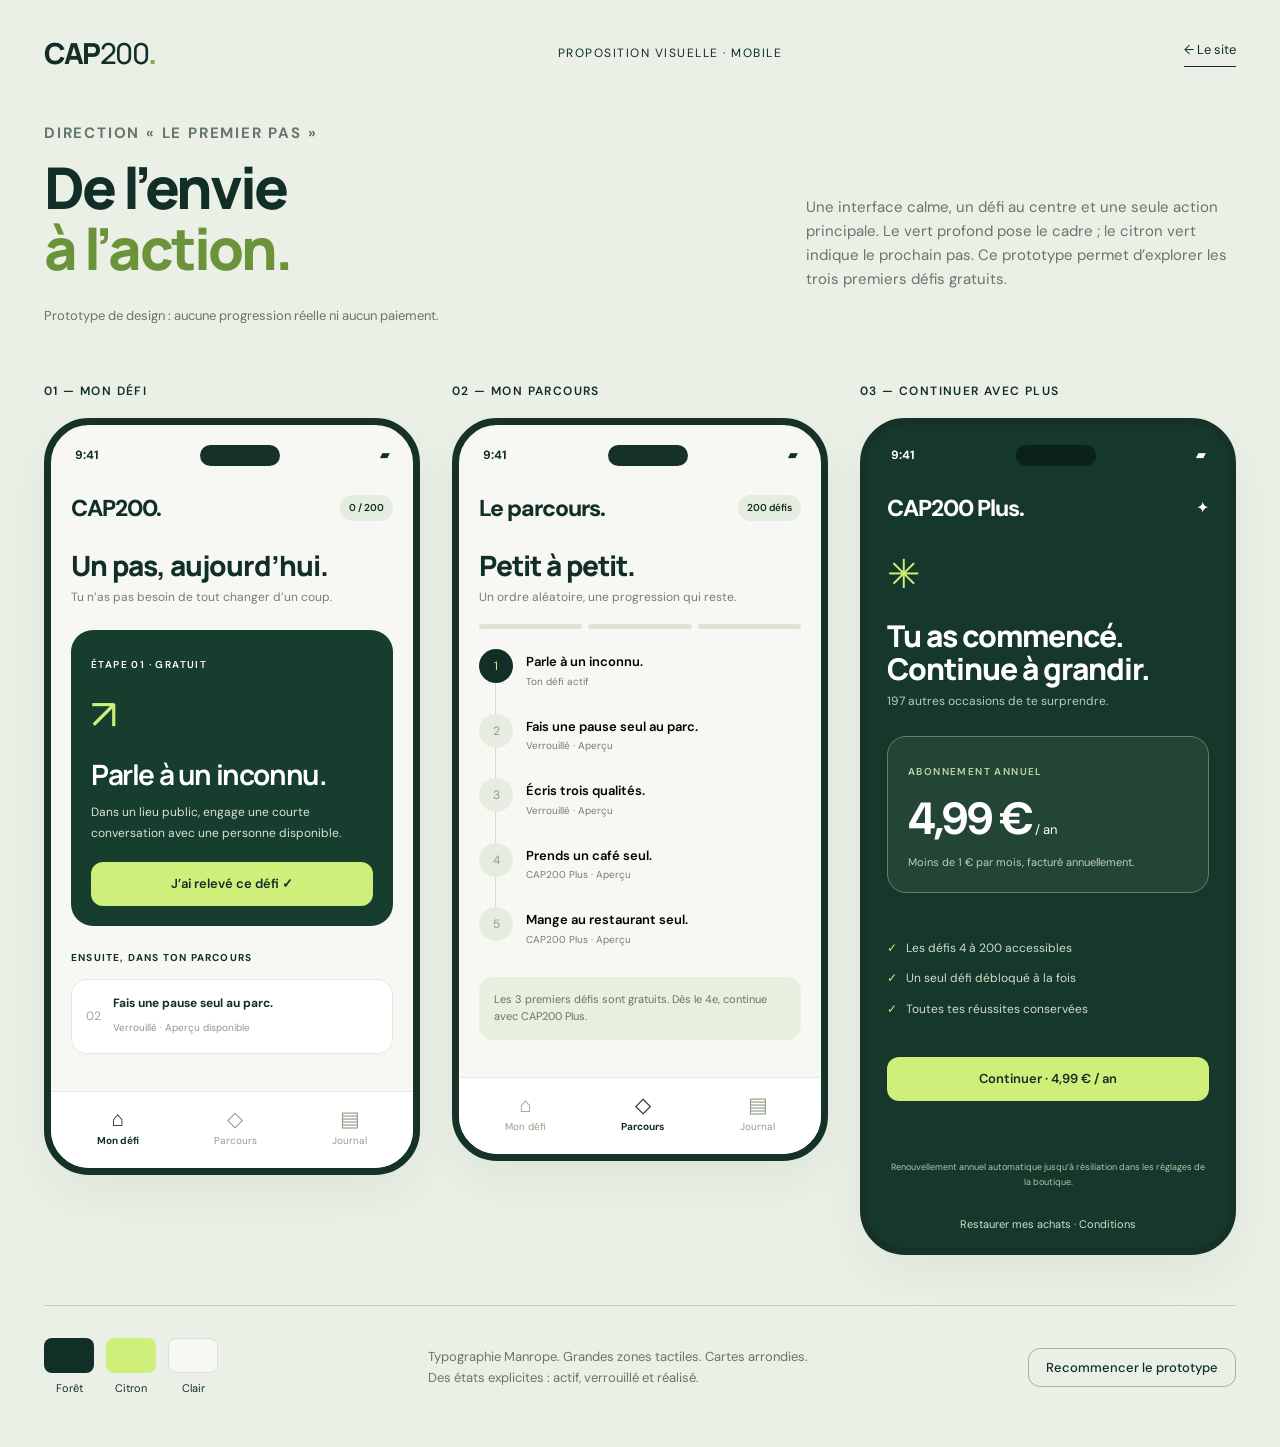
==== design.html @ 1f43eb6f "Publish CAP200 website" ====
<!doctype html><html lang="fr"><head><meta charset="utf-8"><meta name="viewport" content="width=device-width,initial-scale=1"><title>CAP200 — Proposition de design mobile</title><meta name="description" content="Proposition visuelle et prototype du parcours CAP200 : 3 défis gratuits, puis 4,99 € par an."><link rel="icon" href="data:image/svg+xml,%3Csvg xmlns='http://www.w3.org/2000/svg' viewBox='0 0 64 64'%3E%3Crect width='64' height='64' rx='16' fill='%23122f27'/%3E%3Cpath d='M18 45V19h28M18 32h20' stroke='%23ceef79' fill='none' stroke-width='8'/%3E%3C/svg%3E"><link rel="stylesheet" href="style.css"><style>
body{background:#eaf0e6}.design-head{padding:30px 0 45px;display:flex;justify-content:space-between;align-items:center;gap:20px}.design-label{font-size:12px;text-transform:uppercase;letter-spacing:1.5px}.design-intro{display:flex;justify-content:space-between;align-items:flex-end;gap:45px}.design-intro h1{font-size:clamp(38px,4.5vw,65px);margin:12px 0}.design-intro p{max-width:430px;font-size:15px;color:var(--muted)}.screens{display:grid;grid-template-columns:repeat(3,minmax(0,1fr));gap:32px;margin:50px 0}.screen-label{font-size:12px;letter-spacing:1.4px;font-weight:600;margin-bottom:16px}.phone{background:#f7f8f3;border:7px solid #163128;border-radius:45px;box-shadow:0 20px 45px #12301f0d;padding:20px 20px 0;position:relative;min-height:680px;display:flex;flex-direction:column;overflow:hidden}.status{display:flex;justify-content:space-between;align-items:center;margin:0 4px 24px;font-size:12px;font-weight:700}.island{width:80px;height:21px;background:#163128;border-radius:20px}.phone-head{display:flex;align-items:center;justify-content:space-between}.phone-logo{font-weight:800;letter-spacing:-1px;font-size:23px}.pill{border-radius:20px;padding:5px 9px;background:#e4ebdf;font-size:10px;font-weight:600}.screen-title{font-size:28px;margin:25px 0 7px;letter-spacing:-1px;font-weight:800}.screen-subtitle{font-size:12px;line-height:1.6;color:#71806e}.phone .current-card{background:#163d2e;color:white;border-radius:22px;padding:20px;margin-top:23px;position:relative}.mini-label{font-size:10px;letter-spacing:1.4px;font-weight:600}.card-symbol{font-size:42px;color:var(--lime);margin:18px 0 22px;line-height:1}.current-card h3{font-size:28px;font-weight:700;line-height:1.15;color:white}.current-card p{font-size:12px;line-height:1.7;margin:12px 0 19px;color:#d7e4d7}.app-button{display:block;border:0;width:100%;padding:13px;background:var(--lime);color:var(--ink);font:600 13px 'DM Sans',sans-serif;border-radius:12px;cursor:pointer;min-height:44px}.app-button.dark{background:var(--ink);color:white}.app-button:focus-visible{outline:3px solid #809941;outline-offset:3px}.mini-section{font-size:10px;letter-spacing:1.2px;font-weight:700;margin:24px 0 13px}.mini-next{display:flex;gap:12px;align-items:center;background:white;border:1px solid #e2e9dd;border-radius:15px;padding:14px}.mini-next .mini-num{font-size:12px;color:#9aa796}.mini-next strong{font-size:12px;display:block}.mini-next small{font-size:10px;color:#8c9986}.app-nav{margin:22px -20px 0;padding:14px 15px 19px;background:white;border-top:1px solid #e7ebe2;display:flex;justify-content:space-around;gap:14px}.nav-spacer{flex:1;min-height:15px}.app-nav span{font-size:10px;color:#91a08a;text-align:center}.app-nav b{display:block;font-size:21px;font-weight:400;line-height:1.3}.app-nav .on{color:var(--ink);font-weight:700}.progress-area{padding:17px 0 20px;display:flex;gap:6px}.progress-area i{height:5px;background:#dce5d4;flex:1;border-radius:4px}.progress-area i.filled{background:#86ac4b}.route{padding:0 0 5px;position:relative}.route-row{display:flex;align-items:flex-start;gap:13px;position:relative;padding:0 0 25px;background:none;border:0;width:100%;text-align:left;font-family:inherit;cursor:pointer}.route-row:not(:last-child):before{content:'';position:absolute;height:100%;width:1px;left:16px;top:30px;background:#d3ddca}.node{position:relative;z-index:1;border-radius:50%;background:#e6ecdf;width:34px;height:34px;display:grid;place-items:center;font-size:12px;flex-shrink:0;color:#8b9d7b}.route-row.active .node{background:var(--ink);color:var(--lime)}.route-row.done .node{background:#d4eab7;color:#325823}.route-copy{padding-top:3px}.route-copy strong{display:block;font-size:13px;font-weight:600;line-height:1.5}.route-copy small{font-size:10px;color:#71806e;line-height:1.5;display:block;margin-top:2px}.free-note{padding:14px 15px;background:#e9efdf;border-radius:14px;font-size:11px;line-height:1.6;color:#647952}.plus-phone{background:#16372c;color:white}.plus-phone .island{background:#0a2119}.plus-phone .screen-title{font-size:30px;line-height:1.1}.plus-phone .screen-subtitle{color:#b9cdb8}.plus-star{font-size:40px;color:var(--lime);line-height:1;margin-top:28px}.plan-panel{border:1px solid #698157;background:#234535;border-radius:19px;padding:20px;margin:24px 0}.plan-panel .mini-label{color:#bfd5aa}.plan-price{font-size:45px;letter-spacing:-2px;font-weight:700;line-height:1.2;margin-top:10px}.plan-price span{font-size:13px;font-weight:400;letter-spacing:0}.plan-panel p{font-size:11px;margin-top:8px;color:#bed0b7}.plus-list{font-size:12px;color:#d0ddc7;line-height:1.8;padding:0;list-style:none}.plus-list li{margin:9px 0}.plus-list li:before{content:'✓';color:var(--lime);margin-right:9px}.tiny-legal{font-size:9px;line-height:1.7;text-align:center;color:#b4c7a7;margin:12px 0}.restore{text-align:center;font-size:11px;margin:14px 0;color:#d1dfc9}.phone-notice{font-size:11px;line-height:1.5;min-height:35px;margin-top:12px;color:#d1dfc9}.design-system{display:flex;justify-content:space-between;align-items:center;padding:32px 0 50px;border-top:1px solid #c5d1bd;gap:25px}.swatches{display:flex;gap:12px}.swatch{font-size:11px;text-align:center}.swatch i{width:50px;height:35px;border-radius:8px;display:block;margin-bottom:7px}.design-system p{font-size:13px;max-width:390px;color:var(--muted)}.reset{background:none;border:1px solid #a7b49a;padding:10px 17px;border-radius:12px;font:500 13px 'DM Sans',sans-serif;color:var(--ink);cursor:pointer}.detail-dialog{border:0;border-radius:22px;background:var(--paper);color:var(--ink);max-width:420px;width:calc(100% - 36px);padding:28px}.detail-dialog::backdrop{background:#122f2770}.detail-dialog h3{margin:8px 0 18px}.detail-dialog p{margin-bottom:22px;font-size:16px}.live-status{font-size:13px;color:var(--muted);margin-top:15px;min-height:26px}
@media(max-width:1080px){.screens{gap:18px}.phone{padding:16px 14px 0;min-height:710px}.app-nav{margin-inline:-14px}.current-card h3{font-size:24px}.screen-title{font-size:25px}.phone .current-card{padding:16px}.plus-phone .screen-title{font-size:27px}.route-row{gap:9px}.plan-panel{padding:16px}}@media(max-width:800px){.design-intro{display:block}.design-intro p{margin-top:20px}.screens{grid-template-columns:1fr;max-width:360px;margin:35px auto;gap:40px}.phone{min-height:680px;padding:20px 20px 0}.app-nav{margin-inline:-20px}.design-system{align-items:flex-start;flex-wrap:wrap}.design-head{padding-bottom:25px}.design-label{font-size:10px}.design-intro h1{font-size:43px}}
</style></head><body><header class="wrap design-head"><a href="./" class="logo">CAP<span>200</span><i>.</i></a><span class="design-label">PROPOSITION VISUELLE · MOBILE</span><a href="./" class="text-link" style="margin:0;font-size:13px">← Le site</a></header><main class="wrap"><section class="design-intro"><div><p class="eyebrow">DIRECTION « LE PREMIER PAS »</p><h1>De l’envie<br><em>à l’action.</em></h1></div><p>Une interface calme, un défi au centre et une seule action principale. Le vert profond pose le cadre ; le citron vert indique le prochain pas. Ce prototype permet d’explorer les trois premiers défis gratuits.</p></section><p class="live-status" id="live" aria-live="polite">Prototype de design : aucune progression réelle ni aucun paiement.</p><section class="screens" aria-label="Trois écrans proposés pour CAP200">
<article><p class="screen-label">01 — MON DÉFI</p><div class="phone"><div class="status"><span>9:41</span><span class="island"></span><span>▰</span></div><div class="phone-head"><span class="phone-logo">CAP200.</span><span class="pill" id="progress">0 / 200</span></div><h2 class="screen-title">Un pas, aujourd’hui.</h2><p class="screen-subtitle">Tu n’as pas besoin de tout changer d’un coup.</p><div class="current-card"><span class="mini-label" id="step-label">ÉTAPE 01 · GRATUIT</span><div class="card-symbol">↗</div><h3 id="challenge-title">Parle à un inconnu.</h3><p id="challenge-desc">Dans un lieu public, engage une courte conversation avec une personne disponible.</p><button class="app-button" id="complete">J’ai relevé ce défi ✓</button></div><p class="mini-section">ENSUITE, DANS TON PARCOURS</p><div class="mini-next"><span class="mini-num" id="next-num">02</span><div><strong id="next-title">Fais une pause seul au parc</strong><small id="next-status">Verrouillé · Aperçu disponible</small></div></div><div class="nav-spacer"></div><nav class="app-nav" aria-label="Navigation illustrative"><span class="on"><b>⌂</b>Mon défi</span><span><b>◇</b>Parcours</span><span><b>▤</b>Journal</span></nav></div></article>
<article><p class="screen-label">02 — MON PARCOURS</p><div class="phone"><div class="status"><span>9:41</span><span class="island"></span><span>▰</span></div><div class="phone-head"><span class="phone-logo">Le parcours.</span><span class="pill">200 défis</span></div><h2 class="screen-title">Petit à petit.</h2><p class="screen-subtitle">Un ordre aléatoire, une progression qui reste.</p><div class="progress-area" aria-label="Progression des trois défis gratuits"><i></i><i></i><i></i></div><div class="route" id="route"></div><div class="free-note">Les 3 premiers défis sont gratuits. Dès le 4e, continue avec CAP200 Plus.</div><div class="nav-spacer"></div><nav class="app-nav" aria-label="Navigation illustrative"><span><b>⌂</b>Mon défi</span><span class="on"><b>◇</b>Parcours</span><span><b>▤</b>Journal</span></nav></div></article>
<article id="plus"><p class="screen-label">03 — CONTINUER AVEC PLUS</p><div class="phone plus-phone"><div class="status"><span>9:41</span><span class="island"></span><span>▰</span></div><div class="phone-head"><span class="phone-logo">CAP200 Plus.</span><span>✦</span></div><div class="plus-star">✳</div><h2 class="screen-title">Tu as commencé.<br>Continue à grandir.</h2><p class="screen-subtitle">197 autres occasions de te surprendre.</p><div class="plan-panel"><span class="mini-label">ABONNEMENT ANNUEL</span><div class="plan-price">4,99 €<span> / an</span></div><p>Moins de 1 € par mois, facturé annuellement.</p></div><ul class="plus-list"><li>Les défis 4 à 200 accessibles</li><li>Un seul défi débloqué à la fois</li><li>Toutes tes réussites conservées</li></ul><div class="nav-spacer"></div><button id="purchase" class="app-button">Continuer · 4,99 € / an</button><p class="phone-notice" id="purchase-notice" aria-live="polite"></p><p class="tiny-legal">Renouvellement annuel automatique jusqu’à résiliation dans les réglages de la boutique.</p><p class="restore">Restaurer mes achats · Conditions</p></div></article>
</section><section class="design-system"><div class="swatches"><span class="swatch"><i style="background:#122f27"></i>Forêt</span><span class="swatch"><i style="background:#ceef79"></i>Citron</span><span class="swatch"><i style="background:#f7f8f3;border:1px solid #dae2d2"></i>Clair</span></div><p>Typographie Manrope. Grandes zones tactiles. Cartes arrondies. Des états explicites : actif, verrouillé et réalisé.</p><button class="reset" id="reset">Recommencer le prototype</button></section></main><dialog class="detail-dialog" id="detail"><span class="eyebrow">APERÇU DU DÉFI</span><h3 id="detail-title"></h3><p id="detail-body"></p><button id="detail-close" class="app-button dark">Fermer l’aperçu</button></dialog><script>
const examples=[{title:'Parle à un inconnu.',desc:'Dans un lieu public, engage une courte conversation avec une personne disponible.'},{title:'Fais une pause seul au parc.',desc:'Dans un parc connu et fréquenté, passe 15 minutes à observer ce qui t’entoure.'},{title:'Écris trois qualités.',desc:'Écris trois qualités que tu reconnais chez toi, avec un exemple concret pour chacune.'},{title:'Prends un café seul.',desc:'Choisis un café accessible, commande une boisson et prends le temps d’être avec toi-même.'},{title:'Mange au restaurant seul.',desc:'Vérifie le budget, commande toi-même et apprécie un repas à ton rythme.'}];let completed=0;const el=id=>document.getElementById(id);function render(){const c=examples[completed];el('progress').textContent=completed+' / 200';el('step-label').textContent='ÉTAPE 0'+(completed+1)+(completed<3?' · GRATUIT':' · CAP200 PLUS');el('challenge-title').textContent=c.title;el('challenge-desc').textContent=c.desc;el('complete').textContent=completed<3?'J’ai relevé ce défi ✓':'Découvrir CAP200 Plus →';el('next-num').textContent='0'+(completed+2);el('next-title').textContent=examples[completed+1].title;el('next-status').textContent=completed>=2?'CAP200 Plus · Aperçu disponible':'Verrouillé · Aperçu disponible';document.querySelectorAll('.progress-area i').forEach((x,i)=>x.classList.toggle('filled',i<completed));const route=el('route');route.replaceChildren();examples.forEach((item,i)=>{const row=document.createElement('button');row.className='route-row '+(i<completed?'done':i===completed&&completed<3?'active':'');row.innerHTML='<span class="node">'+(i<completed?'✓':i+1)+'</span><span class="route-copy"><strong></strong><small></small></span>';row.querySelector('strong').textContent=item.title;row.querySelector('small').textContent=i<completed?'Réalisé':i===completed&&completed<3?'Ton défi actif':i>=3?'CAP200 Plus · Aperçu':'Verrouillé · Aperçu';row.addEventListener('click',()=>{el('detail-title').textContent=item.title;el('detail-body').textContent=item.desc;el('detail').showModal()});route.append(row)})}el('complete').addEventListener('click',()=>{if(completed<3){completed++;render();el('live').textContent=completed===3?'Les 3 défis gratuits sont terminés. La suite demande un abonnement.':completed+' défi(s) réalisé(s) dans ce prototype.'}if(completed===3){el('plus').scrollIntoView({behavior:matchMedia('(prefers-reduced-motion: reduce)').matches?'instant':'smooth',block:'center'});el('purchase-notice').textContent='La suite nécessite CAP200 Plus. Ceci est un aperçu, aucun paiement.'}});el('purchase').addEventListener('click',()=>{el('purchase-notice').textContent='Prototype visuel : aucun achat n’est effectué. Le paiement sera confirmé dans la boutique de l’application.'});el('reset').addEventListener('click',()=>{completed=0;render();el('live').textContent='Prototype de design : aucune progression réelle ni aucun paiement.';el('purchase-notice').textContent=''});el('detail-close').addEventListener('click',()=>el('detail').close());render();
</script></body></html>
---- style.css ----
@import url('https://fonts.googleapis.com/css2?family=DM+Sans:wght@400;500;600;700&family=Manrope:wght@400;500;600;700;800&display=swap');
:root{--ink:#122f27;--lime:#ceef79;--paper:#f9faf6;--muted:#65766b;--line:#dce4dc;--radius:24px}*{box-sizing:border-box}html{scroll-behavior:smooth;scroll-padding-top:30px}body{margin:0;color:var(--ink);background:var(--paper);font-family:'DM Sans',sans-serif;font-size:16px;line-height:1.6}a{color:inherit;text-decoration:none}button,a{-webkit-tap-highlight-color:transparent}a:focus-visible,button:focus-visible{outline:3px solid #72a222;outline-offset:5px}h1,h2,h3,p{margin:0}h1,h2,h3,.logo{font-family:Manrope,sans-serif}h1,h2,h3{letter-spacing:-.05em;line-height:1.06}em{font-style:normal;color:#6b933a}.wrap{width:min(1240px,calc(100% - 88px));margin-inline:auto}.nav{display:flex;align-items:center;justify-content:space-between;gap:24px;padding-block:30px}.logo{font-size:29px;font-weight:800;letter-spacing:-1.5px;white-space:nowrap}.logo span{font-weight:500}.logo i{color:#88ac45;font-style:normal}.nav nav{display:flex;gap:35px;font-size:14px}.nav nav a:hover{text-decoration:underline}.button{display:inline-flex;align-items:center;justify-content:center;gap:32px;padding:17px 24px;border-radius:12px;background:var(--ink);color:white;font-weight:600;font-size:15px}.button span{font-size:21px}.button:hover{background:#2b4e3e}.small{padding:11px 18px;font-size:14px}.hero{display:grid;grid-template-columns:1.05fr 1fr;align-items:center;gap:75px;padding-top:35px;padding-bottom:96px}.eyebrow{font-size:12px;font-weight:700;letter-spacing:1.8px;display:flex;gap:12px;align-items:center}.line{display:inline-block;width:26px;height:2px;background:var(--ink)}h1{font-size:clamp(48px,5.8vw,80px);font-weight:800;margin-top:27px}.intro{max-width:470px;font-size:18px;line-height:1.7;color:var(--muted);margin-top:26px}.hero-actions{margin-top:31px;display:flex;gap:22px;align-items:center}.micro{font-size:13px;line-height:1.6;color:var(--muted)}.availability{font-size:12px;color:var(--muted);margin-top:22px}.hero-art{position:relative;min-width:0;isolation:isolate}.hero-art img{display:block;width:100%;height:560px;object-fit:cover;border-radius:150px 24px 24px 24px}.image-caption{position:absolute;left:22px;right:22px;top:26px;display:flex;justify-content:space-between;gap:20px;color:white;font-size:10px;font-weight:600;letter-spacing:1px;text-shadow:0 1px 9px #000}.challenge-note{position:absolute;bottom:27px;left:-40px;right:28px;padding:20px;background:var(--paper);border:1px solid var(--line);border-radius:16px;display:flex;align-items:center;gap:16px;box-shadow:0 12px 32px #14271a12}.note-mark{background:var(--lime);border-radius:12px;width:46px;height:46px;display:grid;place-items:center;font-size:25px;flex-shrink:0}.challenge-note small{font-size:10px;font-weight:700;letter-spacing:1px;color:var(--muted)}.challenge-note strong{display:block;font-size:18px;letter-spacing:-.5px}.challenge-note p{font-size:12px;color:var(--muted)}.statement{background:var(--ink);color:var(--paper);padding:27px 0}.statement-inner{display:flex;align-items:center;justify-content:space-between;gap:20px;font-size:17px;font-weight:500}.asterisk{color:var(--lime);font-size:31px}.section{padding-block:100px}h2{font-size:clamp(33px,3.9vw,52px);font-weight:700;margin-top:22px}.steps{display:grid;grid-template-columns:repeat(3,1fr);gap:50px;margin-top:55px}.steps article{border-top:1px solid #c7d2c6;padding-top:22px}.step-num{font-size:13px;color:var(--muted)}h3{font-size:23px;font-weight:700}.steps h3{margin:27px 0 15px}.steps p{color:var(--muted);line-height:1.8;font-size:16px;max-width:330px}.examples-section{padding-block:90px;background:#eef2e9}.examples-head{display:flex;justify-content:space-between;align-items:flex-end;gap:60px}.examples-head>p{max-width:340px;color:var(--muted);font-size:16px;line-height:1.8}.examples{display:grid;grid-template-columns:repeat(3,1fr);gap:18px;margin-top:46px}.example{padding:30px;background:var(--ink);color:white;border-radius:22px;min-height:370px;display:flex;flex-direction:column}.example-icon{font-size:30px}.example-meta{font-size:11px;letter-spacing:1px;margin-top:34px;opacity:.8}.example h3{font-size:29px;line-height:1.16;margin-top:14px}.example p{font-size:15px;line-height:1.7;opacity:.85;margin-top:18px}.example-footer{font-size:12px;padding-top:30px;margin-top:auto;opacity:.8}.lime{background:var(--lime);color:var(--ink)}.soft{background:#fff;color:var(--ink)}.quiet{font-size:12px;color:var(--muted);text-align:center;margin-top:35px;line-height:2}.pricing{display:grid;grid-template-columns:1.1fr 1fr;gap:100px;align-items:center}.pricing .micro{margin-top:27px}.price-card{border:1px solid #becab5;border-radius:24px;padding:34px;background:white}.price-top{display:flex;justify-content:space-between;gap:15px;font-size:12px;letter-spacing:1px;font-weight:700}.price-top span:last-child{background:#eef2e9;border-radius:20px;padding:3px 9px;font-size:10px}.price{font-size:65px;letter-spacing:-3px;font-weight:700;margin-top:23px;line-height:1.2}.price span{font-size:17px;font-weight:400;letter-spacing:0}.price-card>p:not(.price){font-size:15px;color:var(--muted);margin-top:7px}.price-card ul{list-style:none;padding:0;margin:28px 0;font-size:14px;line-height:2.2}.price-card li:before{content:'✓';margin-right:12px;color:#688443}.lime-button{background:var(--lime);color:var(--ink);width:100%}.lime-button:hover{background:#bde266}.price-card small{display:block;text-align:center;color:var(--muted);font-size:11px;line-height:1.6;margin-top:16px}.closing{text-align:center;border-top:1px solid var(--line);padding:60px 0 85px}.closing-symbol{font-size:40px;color:#81a93c}.closing h2{font-size:clamp(30px,3.6vw,48px);margin-top:17px}.text-link{display:inline-flex;gap:25px;border-bottom:1px solid var(--ink);padding-bottom:5px;margin-top:28px;font-size:16px}.footer{display:flex;justify-content:space-between;align-items:center;gap:20px;border-top:1px solid var(--line);padding-block:28px}.footer p,.footer>span{font-size:12px;color:var(--muted)}.skip{position:absolute;top:-100px;left:15px;background:var(--lime);padding:12px;z-index:10}.skip:focus{top:10px}
@media(min-width:1500px){.hero{gap:105px}.hero-art img{height:590px}}@media(max-width:1000px){.wrap{width:calc(100% - 48px)}.hero{gap:35px}.hero-art img{height:510px}.hero-actions{align-items:flex-start;flex-direction:column;gap:12px}.hero-actions .micro br{display:none}.pricing{gap:40px}.steps{gap:25px}.example{padding:24px}.example h3{font-size:25px}.nav nav{gap:20px}}@media(max-width:700px){.nav{padding-block:23px}.nav nav{display:none}.wrap{width:calc(100% - 36px)}.hero{grid-template-columns:1fr;padding-top:20px;padding-bottom:55px;gap:40px}h1{font-size:55px;margin-top:22px}.intro{font-size:17px}.hero-actions{align-items:center;flex-direction:row;gap:15px}.hero-actions .button{gap:16px;font-size:14px;padding:15px}.hero-actions .micro{font-size:12px}.hero-art{margin-left:12px}.hero-art img{height:430px;border-top-left-radius:100px}.challenge-note{left:-12px;right:16px;bottom:20px;padding:16px}.image-caption{font-size:8px;left:23px;top:22px}.statement{padding:20px 0}.statement-inner{font-size:12px;gap:8px;justify-content:center;flex-wrap:wrap}.statement-inner .asterisk{font-size:18px}.section{padding-block:65px}.steps{grid-template-columns:1fr;gap:30px;margin-top:32px}.steps h3{margin-top:15px}.steps p{max-width:none}.examples-section{padding-block:60px}.examples-head{display:block}.examples-head>p{margin-top:25px;max-width:none}.examples{grid-template-columns:1fr;margin-top:30px}.example{min-height:310px;padding:27px}.example h3{font-size:30px}.example-meta{margin-top:20px}.pricing{grid-template-columns:1fr;gap:35px}.price-card{padding:27px}.closing{padding-block:50px}.footer{flex-wrap:wrap;justify-content:space-between}.footer p{display:none}.footer>span{max-width:180px;text-align:right}}@media(prefers-reduced-motion:reduce){html{scroll-behavior:auto}}
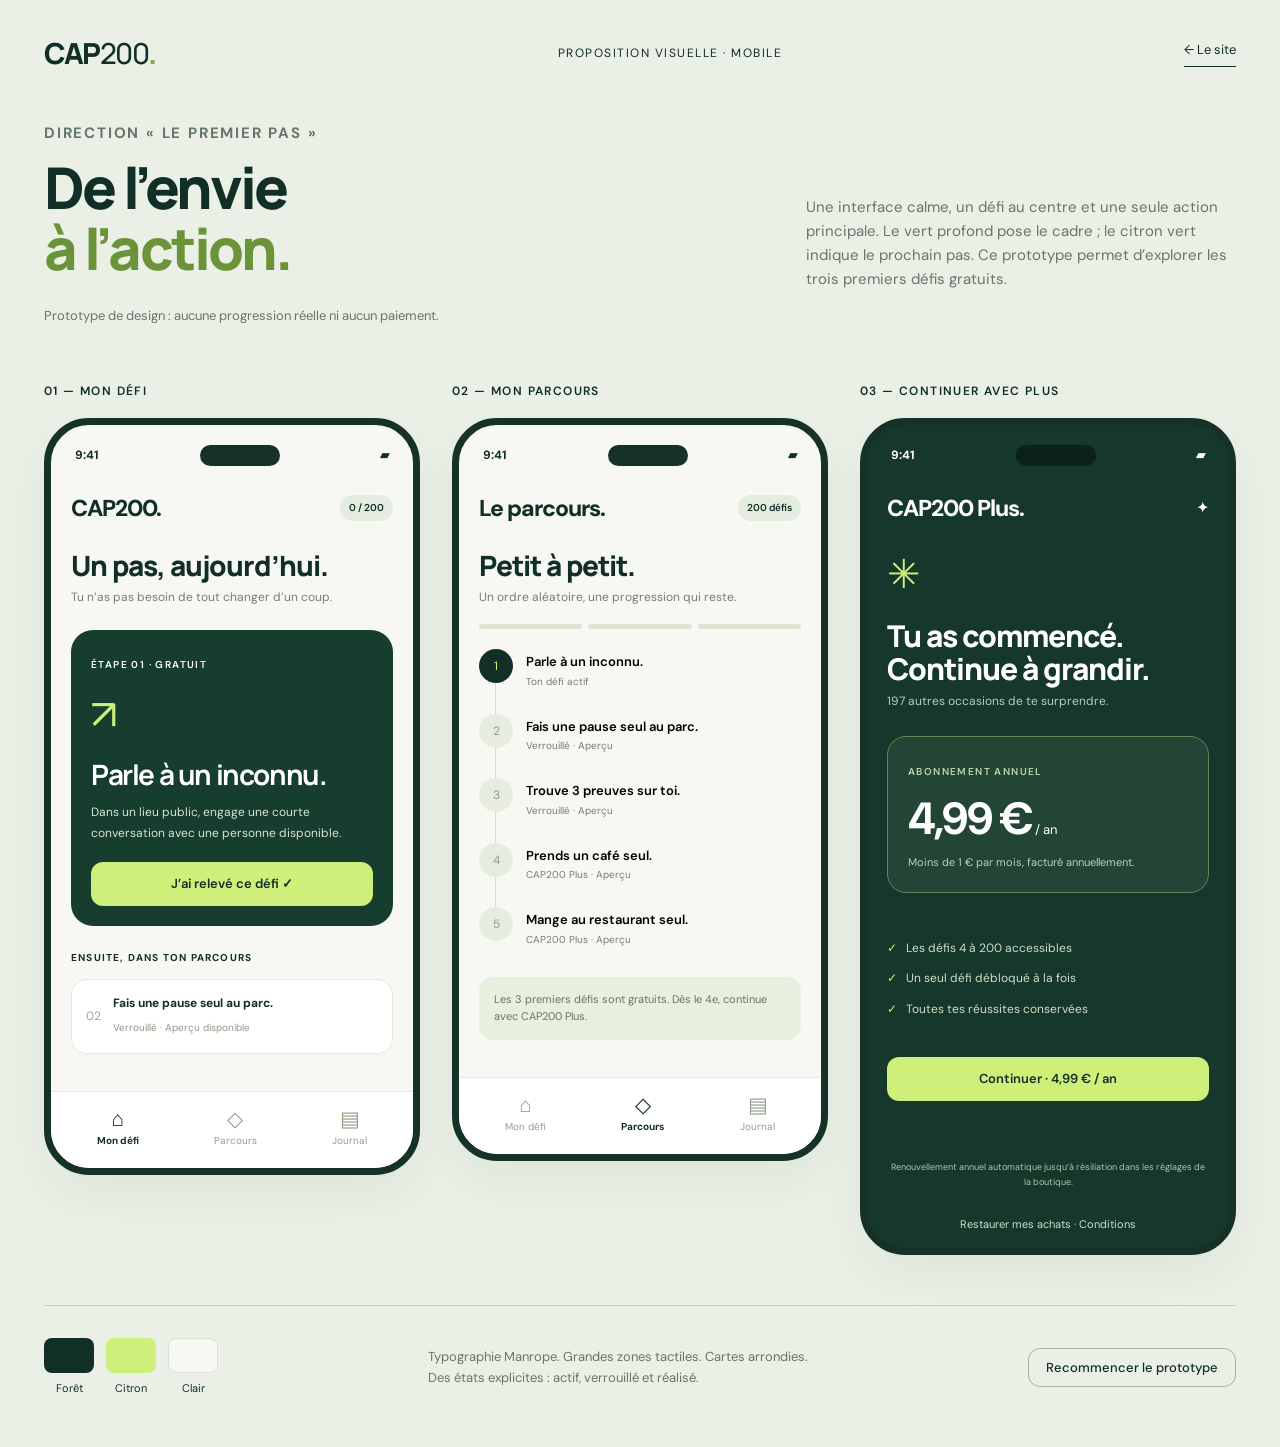
==== commit 09f8e47f: "Align the confidence example with the new first free challenge Co-Authored-By: Claude Opus 5.5 <nore" ====
--- a/design.html
+++ b/design.html
@@ -6,5 +6,5 @@
 <article><p class="screen-label">02 — MON PARCOURS</p><div class="phone"><div class="status"><span>9:41</span><span class="island"></span><span>▰</span></div><div class="phone-head"><span class="phone-logo">Le parcours.</span><span class="pill">200 défis</span></div><h2 class="screen-title">Petit à petit.</h2><p class="screen-subtitle">Un ordre aléatoire, une progression qui reste.</p><div class="progress-area" aria-label="Progression des trois défis gratuits"><i></i><i></i><i></i></div><div class="route" id="route"></div><div class="free-note">Les 3 premiers défis sont gratuits. Dès le 4e, continue avec CAP200 Plus.</div><div class="nav-spacer"></div><nav class="app-nav" aria-label="Navigation illustrative"><span><b>⌂</b>Mon défi</span><span class="on"><b>◇</b>Parcours</span><span><b>▤</b>Journal</span></nav></div></article>
 <article id="plus"><p class="screen-label">03 — CONTINUER AVEC PLUS</p><div class="phone plus-phone"><div class="status"><span>9:41</span><span class="island"></span><span>▰</span></div><div class="phone-head"><span class="phone-logo">CAP200 Plus.</span><span>✦</span></div><div class="plus-star">✳</div><h2 class="screen-title">Tu as commencé.<br>Continue à grandir.</h2><p class="screen-subtitle">197 autres occasions de te surprendre.</p><div class="plan-panel"><span class="mini-label">ABONNEMENT ANNUEL</span><div class="plan-price">4,99 €<span> / an</span></div><p>Moins de 1 € par mois, facturé annuellement.</p></div><ul class="plus-list"><li>Les défis 4 à 200 accessibles</li><li>Un seul défi débloqué à la fois</li><li>Toutes tes réussites conservées</li></ul><div class="nav-spacer"></div><button id="purchase" class="app-button">Continuer · 4,99 € / an</button><p class="phone-notice" id="purchase-notice" aria-live="polite"></p><p class="tiny-legal">Renouvellement annuel automatique jusqu’à résiliation dans les réglages de la boutique.</p><p class="restore">Restaurer mes achats · Conditions</p></div></article>
 </section><section class="design-system"><div class="swatches"><span class="swatch"><i style="background:#122f27"></i>Forêt</span><span class="swatch"><i style="background:#ceef79"></i>Citron</span><span class="swatch"><i style="background:#f7f8f3;border:1px solid #dae2d2"></i>Clair</span></div><p>Typographie Manrope. Grandes zones tactiles. Cartes arrondies. Des états explicites : actif, verrouillé et réalisé.</p><button class="reset" id="reset">Recommencer le prototype</button></section></main><dialog class="detail-dialog" id="detail"><span class="eyebrow">APERÇU DU DÉFI</span><h3 id="detail-title"></h3><p id="detail-body"></p><button id="detail-close" class="app-button dark">Fermer l’aperçu</button></dialog><script>
-const examples=[{title:'Parle à un inconnu.',desc:'Dans un lieu public, engage une courte conversation avec une personne disponible.'},{title:'Fais une pause seul au parc.',desc:'Dans un parc connu et fréquenté, passe 15 minutes à observer ce qui t’entoure.'},{title:'Écris trois qualités.',desc:'Écris trois qualités que tu reconnais chez toi, avec un exemple concret pour chacune.'},{title:'Prends un café seul.',desc:'Choisis un café accessible, commande une boisson et prends le temps d’être avec toi-même.'},{title:'Mange au restaurant seul.',desc:'Vérifie le budget, commande toi-même et apprécie un repas à ton rythme.'}];let completed=0;const el=id=>document.getElementById(id);function render(){const c=examples[completed];el('progress').textContent=completed+' / 200';el('step-label').textContent='ÉTAPE 0'+(completed+1)+(completed<3?' · GRATUIT':' · CAP200 PLUS');el('challenge-title').textContent=c.title;el('challenge-desc').textContent=c.desc;el('complete').textContent=completed<3?'J’ai relevé ce défi ✓':'Découvrir CAP200 Plus →';el('next-num').textContent='0'+(completed+2);el('next-title').textContent=examples[completed+1].title;el('next-status').textContent=completed>=2?'CAP200 Plus · Aperçu disponible':'Verrouillé · Aperçu disponible';document.querySelectorAll('.progress-area i').forEach((x,i)=>x.classList.toggle('filled',i<completed));const route=el('route');route.replaceChildren();examples.forEach((item,i)=>{const row=document.createElement('button');row.className='route-row '+(i<completed?'done':i===completed&&completed<3?'active':'');row.innerHTML='<span class="node">'+(i<completed?'✓':i+1)+'</span><span class="route-copy"><strong></strong><small></small></span>';row.querySelector('strong').textContent=item.title;row.querySelector('small').textContent=i<completed?'Réalisé':i===completed&&completed<3?'Ton défi actif':i>=3?'CAP200 Plus · Aperçu':'Verrouillé · Aperçu';row.addEventListener('click',()=>{el('detail-title').textContent=item.title;el('detail-body').textContent=item.desc;el('detail').showModal()});route.append(row)})}el('complete').addEventListener('click',()=>{if(completed<3){completed++;render();el('live').textContent=completed===3?'Les 3 défis gratuits sont terminés. La suite demande un abonnement.':completed+' défi(s) réalisé(s) dans ce prototype.'}if(completed===3){el('plus').scrollIntoView({behavior:matchMedia('(prefers-reduced-motion: reduce)').matches?'instant':'smooth',block:'center'});el('purchase-notice').textContent='La suite nécessite CAP200 Plus. Ceci est un aperçu, aucun paiement.'}});el('purchase').addEventListener('click',()=>{el('purchase-notice').textContent='Prototype visuel : aucun achat n’est effectué. Le paiement sera confirmé dans la boutique de l’application.'});el('reset').addEventListener('click',()=>{completed=0;render();el('live').textContent='Prototype de design : aucune progression réelle ni aucun paiement.';el('purchase-notice').textContent=''});el('detail-close').addEventListener('click',()=>el('detail').close());render();
+const examples=[{title:'Parle à un inconnu.',desc:'Dans un lieu public, engage une courte conversation avec une personne disponible.'},{title:'Fais une pause seul au parc.',desc:'Dans un parc connu et fréquenté, passe 15 minutes à observer ce qui t’entoure.'},{title:'Trouve 3 preuves sur toi.',desc:'Trouve 3 choses positives qui te ressemblent, avec un moment concret où tu l’as montré.'},{title:'Prends un café seul.',desc:'Choisis un café accessible, commande une boisson et prends le temps d’être avec toi-même.'},{title:'Mange au restaurant seul.',desc:'Vérifie le budget, commande toi-même et apprécie un repas à ton rythme.'}];let completed=0;const el=id=>document.getElementById(id);function render(){const c=examples[completed];el('progress').textContent=completed+' / 200';el('step-label').textContent='ÉTAPE 0'+(completed+1)+(completed<3?' · GRATUIT':' · CAP200 PLUS');el('challenge-title').textContent=c.title;el('challenge-desc').textContent=c.desc;el('complete').textContent=completed<3?'J’ai relevé ce défi ✓':'Découvrir CAP200 Plus →';el('next-num').textContent='0'+(completed+2);el('next-title').textContent=examples[completed+1].title;el('next-status').textContent=completed>=2?'CAP200 Plus · Aperçu disponible':'Verrouillé · Aperçu disponible';document.querySelectorAll('.progress-area i').forEach((x,i)=>x.classList.toggle('filled',i<completed));const route=el('route');route.replaceChildren();examples.forEach((item,i)=>{const row=document.createElement('button');row.className='route-row '+(i<completed?'done':i===completed&&completed<3?'active':'');row.innerHTML='<span class="node">'+(i<completed?'✓':i+1)+'</span><span class="route-copy"><strong></strong><small></small></span>';row.querySelector('strong').textContent=item.title;row.querySelector('small').textContent=i<completed?'Réalisé':i===completed&&completed<3?'Ton défi actif':i>=3?'CAP200 Plus · Aperçu':'Verrouillé · Aperçu';row.addEventListener('click',()=>{el('detail-title').textContent=item.title;el('detail-body').textContent=item.desc;el('detail').showModal()});route.append(row)})}el('complete').addEventListener('click',()=>{if(completed<3){completed++;render();el('live').textContent=completed===3?'Les 3 défis gratuits sont terminés. La suite demande un abonnement.':completed+' défi(s) réalisé(s) dans ce prototype.'}if(completed===3){el('plus').scrollIntoView({behavior:matchMedia('(prefers-reduced-motion: reduce)').matches?'instant':'smooth',block:'center'});el('purchase-notice').textContent='La suite nécessite CAP200 Plus. Ceci est un aperçu, aucun paiement.'}});el('purchase').addEventListener('click',()=>{el('purchase-notice').textContent='Prototype visuel : aucun achat n’est effectué. Le paiement sera confirmé dans la boutique de l’application.'});el('reset').addEventListener('click',()=>{completed=0;render();el('live').textContent='Prototype de design : aucune progression réelle ni aucun paiement.';el('purchase-notice').textContent=''});el('detail-close').addEventListener('click',()=>el('detail').close());render();
 </script></body></html>
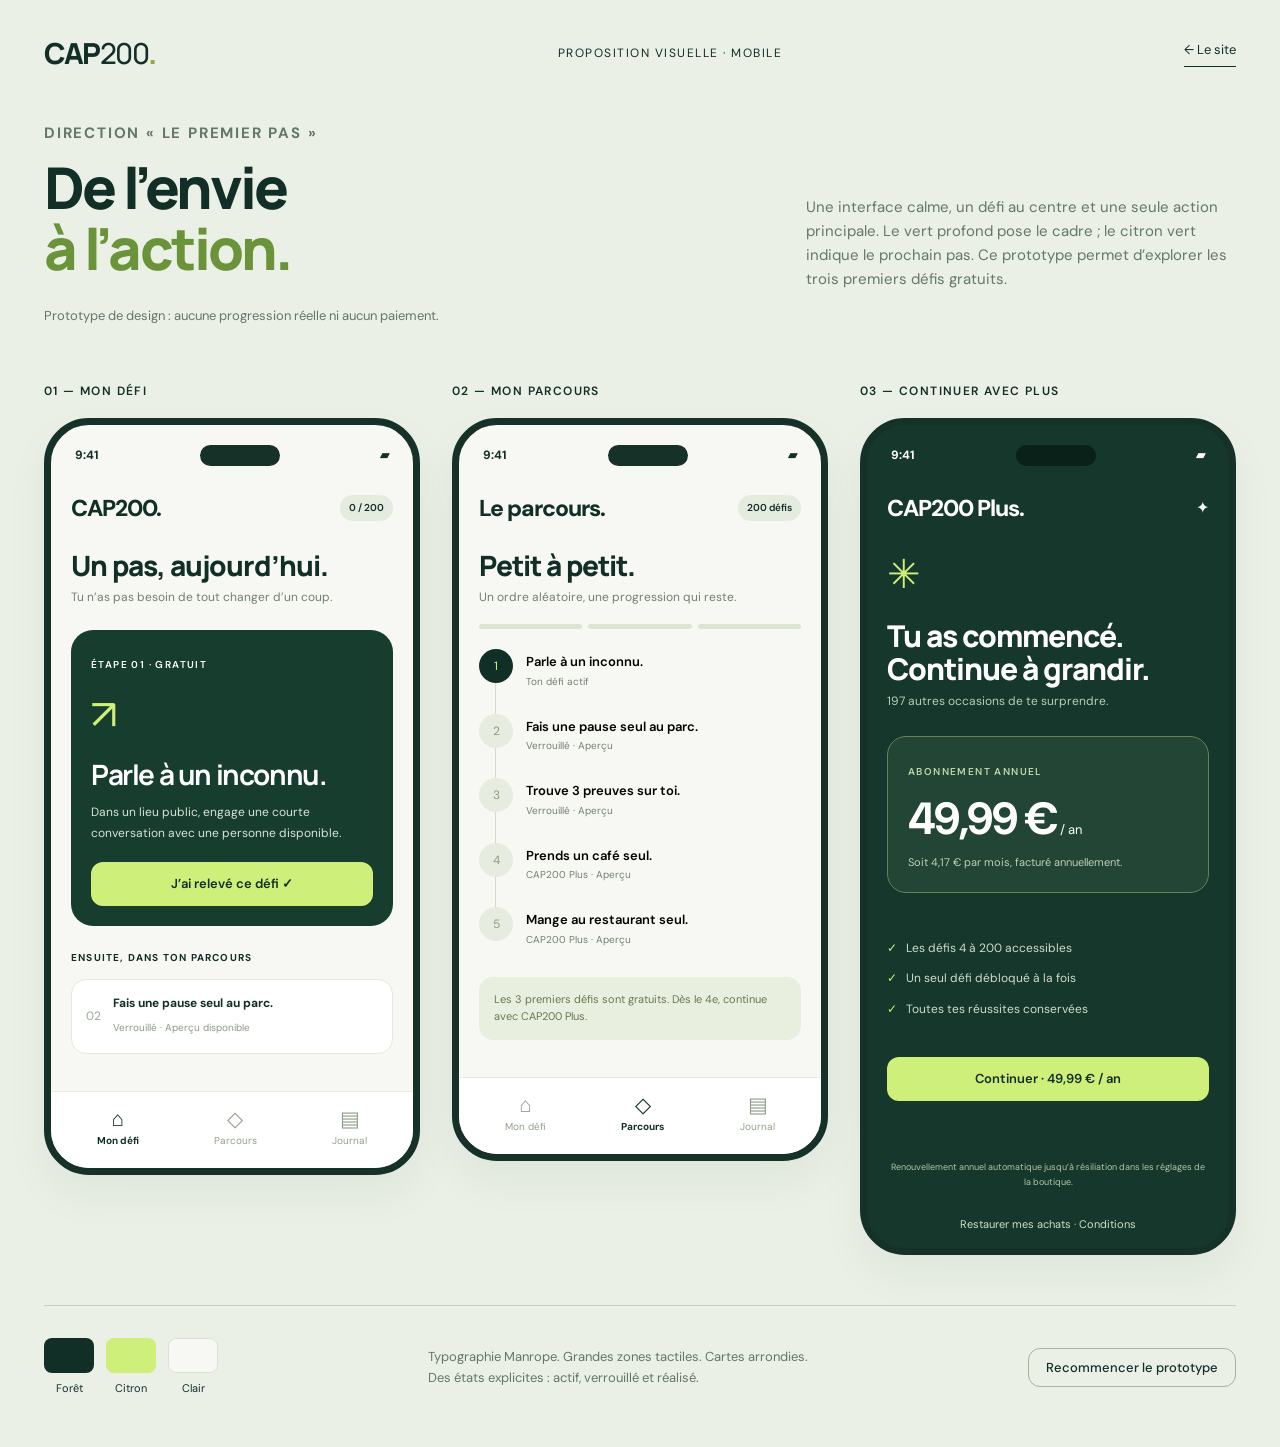
==== commit 847b6e09: "Les prix de la page publique, et les liens vers la boutique La page annonçait 4,99 € par an et 0,99 " ====
--- a/design.html
+++ b/design.html
@@ -1,10 +1,10 @@
-<!doctype html><html lang="fr"><head><meta charset="utf-8"><meta name="viewport" content="width=device-width,initial-scale=1"><title>CAP200 — Proposition de design mobile</title><meta name="description" content="Proposition visuelle et prototype du parcours CAP200 : 3 défis gratuits, puis 4,99 € par an."><link rel="icon" href="data:image/svg+xml,%3Csvg xmlns='http://www.w3.org/2000/svg' viewBox='0 0 64 64'%3E%3Crect width='64' height='64' rx='16' fill='%23122f27'/%3E%3Cpath d='M18 45V19h28M18 32h20' stroke='%23ceef79' fill='none' stroke-width='8'/%3E%3C/svg%3E"><link rel="stylesheet" href="style.css"><style>
+<!doctype html><html lang="fr"><head><meta charset="utf-8"><meta name="viewport" content="width=device-width,initial-scale=1"><title>CAP200 — Proposition de design mobile</title><meta name="description" content="Proposition visuelle et prototype du parcours CAP200 : 3 défis gratuits, puis 49,99 € par an ou 4,99 € par mois."><link rel="icon" href="data:image/svg+xml,%3Csvg xmlns='http://www.w3.org/2000/svg' viewBox='0 0 64 64'%3E%3Crect width='64' height='64' rx='16' fill='%23122f27'/%3E%3Cpath d='M18 45V19h28M18 32h20' stroke='%23ceef79' fill='none' stroke-width='8'/%3E%3C/svg%3E"><link rel="stylesheet" href="style.css"><style>
 body{background:#eaf0e6}.design-head{padding:30px 0 45px;display:flex;justify-content:space-between;align-items:center;gap:20px}.design-label{font-size:12px;text-transform:uppercase;letter-spacing:1.5px}.design-intro{display:flex;justify-content:space-between;align-items:flex-end;gap:45px}.design-intro h1{font-size:clamp(38px,4.5vw,65px);margin:12px 0}.design-intro p{max-width:430px;font-size:15px;color:var(--muted)}.screens{display:grid;grid-template-columns:repeat(3,minmax(0,1fr));gap:32px;margin:50px 0}.screen-label{font-size:12px;letter-spacing:1.4px;font-weight:600;margin-bottom:16px}.phone{background:#f7f8f3;border:7px solid #163128;border-radius:45px;box-shadow:0 20px 45px #12301f0d;padding:20px 20px 0;position:relative;min-height:680px;display:flex;flex-direction:column;overflow:hidden}.status{display:flex;justify-content:space-between;align-items:center;margin:0 4px 24px;font-size:12px;font-weight:700}.island{width:80px;height:21px;background:#163128;border-radius:20px}.phone-head{display:flex;align-items:center;justify-content:space-between}.phone-logo{font-weight:800;letter-spacing:-1px;font-size:23px}.pill{border-radius:20px;padding:5px 9px;background:#e4ebdf;font-size:10px;font-weight:600}.screen-title{font-size:28px;margin:25px 0 7px;letter-spacing:-1px;font-weight:800}.screen-subtitle{font-size:12px;line-height:1.6;color:#71806e}.phone .current-card{background:#163d2e;color:white;border-radius:22px;padding:20px;margin-top:23px;position:relative}.mini-label{font-size:10px;letter-spacing:1.4px;font-weight:600}.card-symbol{font-size:42px;color:var(--lime);margin:18px 0 22px;line-height:1}.current-card h3{font-size:28px;font-weight:700;line-height:1.15;color:white}.current-card p{font-size:12px;line-height:1.7;margin:12px 0 19px;color:#d7e4d7}.app-button{display:block;border:0;width:100%;padding:13px;background:var(--lime);color:var(--ink);font:600 13px 'DM Sans',sans-serif;border-radius:12px;cursor:pointer;min-height:44px}.app-button.dark{background:var(--ink);color:white}.app-button:focus-visible{outline:3px solid #809941;outline-offset:3px}.mini-section{font-size:10px;letter-spacing:1.2px;font-weight:700;margin:24px 0 13px}.mini-next{display:flex;gap:12px;align-items:center;background:white;border:1px solid #e2e9dd;border-radius:15px;padding:14px}.mini-next .mini-num{font-size:12px;color:#9aa796}.mini-next strong{font-size:12px;display:block}.mini-next small{font-size:10px;color:#8c9986}.app-nav{margin:22px -20px 0;padding:14px 15px 19px;background:white;border-top:1px solid #e7ebe2;display:flex;justify-content:space-around;gap:14px}.nav-spacer{flex:1;min-height:15px}.app-nav span{font-size:10px;color:#91a08a;text-align:center}.app-nav b{display:block;font-size:21px;font-weight:400;line-height:1.3}.app-nav .on{color:var(--ink);font-weight:700}.progress-area{padding:17px 0 20px;display:flex;gap:6px}.progress-area i{height:5px;background:#dce5d4;flex:1;border-radius:4px}.progress-area i.filled{background:#86ac4b}.route{padding:0 0 5px;position:relative}.route-row{display:flex;align-items:flex-start;gap:13px;position:relative;padding:0 0 25px;background:none;border:0;width:100%;text-align:left;font-family:inherit;cursor:pointer}.route-row:not(:last-child):before{content:'';position:absolute;height:100%;width:1px;left:16px;top:30px;background:#d3ddca}.node{position:relative;z-index:1;border-radius:50%;background:#e6ecdf;width:34px;height:34px;display:grid;place-items:center;font-size:12px;flex-shrink:0;color:#8b9d7b}.route-row.active .node{background:var(--ink);color:var(--lime)}.route-row.done .node{background:#d4eab7;color:#325823}.route-copy{padding-top:3px}.route-copy strong{display:block;font-size:13px;font-weight:600;line-height:1.5}.route-copy small{font-size:10px;color:#71806e;line-height:1.5;display:block;margin-top:2px}.free-note{padding:14px 15px;background:#e9efdf;border-radius:14px;font-size:11px;line-height:1.6;color:#647952}.plus-phone{background:#16372c;color:white}.plus-phone .island{background:#0a2119}.plus-phone .screen-title{font-size:30px;line-height:1.1}.plus-phone .screen-subtitle{color:#b9cdb8}.plus-star{font-size:40px;color:var(--lime);line-height:1;margin-top:28px}.plan-panel{border:1px solid #698157;background:#234535;border-radius:19px;padding:20px;margin:24px 0}.plan-panel .mini-label{color:#bfd5aa}.plan-price{font-size:45px;letter-spacing:-2px;font-weight:700;line-height:1.2;margin-top:10px}.plan-price span{font-size:13px;font-weight:400;letter-spacing:0}.plan-panel p{font-size:11px;margin-top:8px;color:#bed0b7}.plus-list{font-size:12px;color:#d0ddc7;line-height:1.8;padding:0;list-style:none}.plus-list li{margin:9px 0}.plus-list li:before{content:'✓';color:var(--lime);margin-right:9px}.tiny-legal{font-size:9px;line-height:1.7;text-align:center;color:#b4c7a7;margin:12px 0}.restore{text-align:center;font-size:11px;margin:14px 0;color:#d1dfc9}.phone-notice{font-size:11px;line-height:1.5;min-height:35px;margin-top:12px;color:#d1dfc9}.design-system{display:flex;justify-content:space-between;align-items:center;padding:32px 0 50px;border-top:1px solid #c5d1bd;gap:25px}.swatches{display:flex;gap:12px}.swatch{font-size:11px;text-align:center}.swatch i{width:50px;height:35px;border-radius:8px;display:block;margin-bottom:7px}.design-system p{font-size:13px;max-width:390px;color:var(--muted)}.reset{background:none;border:1px solid #a7b49a;padding:10px 17px;border-radius:12px;font:500 13px 'DM Sans',sans-serif;color:var(--ink);cursor:pointer}.detail-dialog{border:0;border-radius:22px;background:var(--paper);color:var(--ink);max-width:420px;width:calc(100% - 36px);padding:28px}.detail-dialog::backdrop{background:#122f2770}.detail-dialog h3{margin:8px 0 18px}.detail-dialog p{margin-bottom:22px;font-size:16px}.live-status{font-size:13px;color:var(--muted);margin-top:15px;min-height:26px}
 @media(max-width:1080px){.screens{gap:18px}.phone{padding:16px 14px 0;min-height:710px}.app-nav{margin-inline:-14px}.current-card h3{font-size:24px}.screen-title{font-size:25px}.phone .current-card{padding:16px}.plus-phone .screen-title{font-size:27px}.route-row{gap:9px}.plan-panel{padding:16px}}@media(max-width:800px){.design-intro{display:block}.design-intro p{margin-top:20px}.screens{grid-template-columns:1fr;max-width:360px;margin:35px auto;gap:40px}.phone{min-height:680px;padding:20px 20px 0}.app-nav{margin-inline:-20px}.design-system{align-items:flex-start;flex-wrap:wrap}.design-head{padding-bottom:25px}.design-label{font-size:10px}.design-intro h1{font-size:43px}}
 </style></head><body><header class="wrap design-head"><a href="./" class="logo">CAP<span>200</span><i>.</i></a><span class="design-label">PROPOSITION VISUELLE · MOBILE</span><a href="./" class="text-link" style="margin:0;font-size:13px">← Le site</a></header><main class="wrap"><section class="design-intro"><div><p class="eyebrow">DIRECTION « LE PREMIER PAS »</p><h1>De l’envie<br><em>à l’action.</em></h1></div><p>Une interface calme, un défi au centre et une seule action principale. Le vert profond pose le cadre ; le citron vert indique le prochain pas. Ce prototype permet d’explorer les trois premiers défis gratuits.</p></section><p class="live-status" id="live" aria-live="polite">Prototype de design : aucune progression réelle ni aucun paiement.</p><section class="screens" aria-label="Trois écrans proposés pour CAP200">
 <article><p class="screen-label">01 — MON DÉFI</p><div class="phone"><div class="status"><span>9:41</span><span class="island"></span><span>▰</span></div><div class="phone-head"><span class="phone-logo">CAP200.</span><span class="pill" id="progress">0 / 200</span></div><h2 class="screen-title">Un pas, aujourd’hui.</h2><p class="screen-subtitle">Tu n’as pas besoin de tout changer d’un coup.</p><div class="current-card"><span class="mini-label" id="step-label">ÉTAPE 01 · GRATUIT</span><div class="card-symbol">↗</div><h3 id="challenge-title">Parle à un inconnu.</h3><p id="challenge-desc">Dans un lieu public, engage une courte conversation avec une personne disponible.</p><button class="app-button" id="complete">J’ai relevé ce défi ✓</button></div><p class="mini-section">ENSUITE, DANS TON PARCOURS</p><div class="mini-next"><span class="mini-num" id="next-num">02</span><div><strong id="next-title">Fais une pause seul au parc</strong><small id="next-status">Verrouillé · Aperçu disponible</small></div></div><div class="nav-spacer"></div><nav class="app-nav" aria-label="Navigation illustrative"><span class="on"><b>⌂</b>Mon défi</span><span><b>◇</b>Parcours</span><span><b>▤</b>Journal</span></nav></div></article>
 <article><p class="screen-label">02 — MON PARCOURS</p><div class="phone"><div class="status"><span>9:41</span><span class="island"></span><span>▰</span></div><div class="phone-head"><span class="phone-logo">Le parcours.</span><span class="pill">200 défis</span></div><h2 class="screen-title">Petit à petit.</h2><p class="screen-subtitle">Un ordre aléatoire, une progression qui reste.</p><div class="progress-area" aria-label="Progression des trois défis gratuits"><i></i><i></i><i></i></div><div class="route" id="route"></div><div class="free-note">Les 3 premiers défis sont gratuits. Dès le 4e, continue avec CAP200 Plus.</div><div class="nav-spacer"></div><nav class="app-nav" aria-label="Navigation illustrative"><span><b>⌂</b>Mon défi</span><span class="on"><b>◇</b>Parcours</span><span><b>▤</b>Journal</span></nav></div></article>
-<article id="plus"><p class="screen-label">03 — CONTINUER AVEC PLUS</p><div class="phone plus-phone"><div class="status"><span>9:41</span><span class="island"></span><span>▰</span></div><div class="phone-head"><span class="phone-logo">CAP200 Plus.</span><span>✦</span></div><div class="plus-star">✳</div><h2 class="screen-title">Tu as commencé.<br>Continue à grandir.</h2><p class="screen-subtitle">197 autres occasions de te surprendre.</p><div class="plan-panel"><span class="mini-label">ABONNEMENT ANNUEL</span><div class="plan-price">4,99 €<span> / an</span></div><p>Moins de 1 € par mois, facturé annuellement.</p></div><ul class="plus-list"><li>Les défis 4 à 200 accessibles</li><li>Un seul défi débloqué à la fois</li><li>Toutes tes réussites conservées</li></ul><div class="nav-spacer"></div><button id="purchase" class="app-button">Continuer · 4,99 € / an</button><p class="phone-notice" id="purchase-notice" aria-live="polite"></p><p class="tiny-legal">Renouvellement annuel automatique jusqu’à résiliation dans les réglages de la boutique.</p><p class="restore">Restaurer mes achats · Conditions</p></div></article>
+<article id="plus"><p class="screen-label">03 — CONTINUER AVEC PLUS</p><div class="phone plus-phone"><div class="status"><span>9:41</span><span class="island"></span><span>▰</span></div><div class="phone-head"><span class="phone-logo">CAP200 Plus.</span><span>✦</span></div><div class="plus-star">✳</div><h2 class="screen-title">Tu as commencé.<br>Continue à grandir.</h2><p class="screen-subtitle">197 autres occasions de te surprendre.</p><div class="plan-panel"><span class="mini-label">ABONNEMENT ANNUEL</span><div class="plan-price">49,99 €<span> / an</span></div><p>Soit 4,17 € par mois, facturé annuellement.</p></div><ul class="plus-list"><li>Les défis 4 à 200 accessibles</li><li>Un seul défi débloqué à la fois</li><li>Toutes tes réussites conservées</li></ul><div class="nav-spacer"></div><button id="purchase" class="app-button">Continuer · 49,99 € / an</button><p class="phone-notice" id="purchase-notice" aria-live="polite"></p><p class="tiny-legal">Renouvellement annuel automatique jusqu’à résiliation dans les réglages de la boutique.</p><p class="restore">Restaurer mes achats · Conditions</p></div></article>
 </section><section class="design-system"><div class="swatches"><span class="swatch"><i style="background:#122f27"></i>Forêt</span><span class="swatch"><i style="background:#ceef79"></i>Citron</span><span class="swatch"><i style="background:#f7f8f3;border:1px solid #dae2d2"></i>Clair</span></div><p>Typographie Manrope. Grandes zones tactiles. Cartes arrondies. Des états explicites : actif, verrouillé et réalisé.</p><button class="reset" id="reset">Recommencer le prototype</button></section></main><dialog class="detail-dialog" id="detail"><span class="eyebrow">APERÇU DU DÉFI</span><h3 id="detail-title"></h3><p id="detail-body"></p><button id="detail-close" class="app-button dark">Fermer l’aperçu</button></dialog><script>
 const examples=[{title:'Parle à un inconnu.',desc:'Dans un lieu public, engage une courte conversation avec une personne disponible.'},{title:'Fais une pause seul au parc.',desc:'Dans un parc connu et fréquenté, passe 15 minutes à observer ce qui t’entoure.'},{title:'Trouve 3 preuves sur toi.',desc:'Trouve 3 choses positives qui te ressemblent, avec un moment concret où tu l’as montré.'},{title:'Prends un café seul.',desc:'Choisis un café accessible, commande une boisson et prends le temps d’être avec toi-même.'},{title:'Mange au restaurant seul.',desc:'Vérifie le budget, commande toi-même et apprécie un repas à ton rythme.'}];let completed=0;const el=id=>document.getElementById(id);function render(){const c=examples[completed];el('progress').textContent=completed+' / 200';el('step-label').textContent='ÉTAPE 0'+(completed+1)+(completed<3?' · GRATUIT':' · CAP200 PLUS');el('challenge-title').textContent=c.title;el('challenge-desc').textContent=c.desc;el('complete').textContent=completed<3?'J’ai relevé ce défi ✓':'Découvrir CAP200 Plus →';el('next-num').textContent='0'+(completed+2);el('next-title').textContent=examples[completed+1].title;el('next-status').textContent=completed>=2?'CAP200 Plus · Aperçu disponible':'Verrouillé · Aperçu disponible';document.querySelectorAll('.progress-area i').forEach((x,i)=>x.classList.toggle('filled',i<completed));const route=el('route');route.replaceChildren();examples.forEach((item,i)=>{const row=document.createElement('button');row.className='route-row '+(i<completed?'done':i===completed&&completed<3?'active':'');row.innerHTML='<span class="node">'+(i<completed?'✓':i+1)+'</span><span class="route-copy"><strong></strong><small></small></span>';row.querySelector('strong').textContent=item.title;row.querySelector('small').textContent=i<completed?'Réalisé':i===completed&&completed<3?'Ton défi actif':i>=3?'CAP200 Plus · Aperçu':'Verrouillé · Aperçu';row.addEventListener('click',()=>{el('detail-title').textContent=item.title;el('detail-body').textContent=item.desc;el('detail').showModal()});route.append(row)})}el('complete').addEventListener('click',()=>{if(completed<3){completed++;render();el('live').textContent=completed===3?'Les 3 défis gratuits sont terminés. La suite demande un abonnement.':completed+' défi(s) réalisé(s) dans ce prototype.'}if(completed===3){el('plus').scrollIntoView({behavior:matchMedia('(prefers-reduced-motion: reduce)').matches?'instant':'smooth',block:'center'});el('purchase-notice').textContent='La suite nécessite CAP200 Plus. Ceci est un aperçu, aucun paiement.'}});el('purchase').addEventListener('click',()=>{el('purchase-notice').textContent='Prototype visuel : aucun achat n’est effectué. Le paiement sera confirmé dans la boutique de l’application.'});el('reset').addEventListener('click',()=>{completed=0;render();el('live').textContent='Prototype de design : aucune progression réelle ni aucun paiement.';el('purchase-notice').textContent=''});el('detail-close').addEventListener('click',()=>el('detail').close());render();
 </script></body></html>
